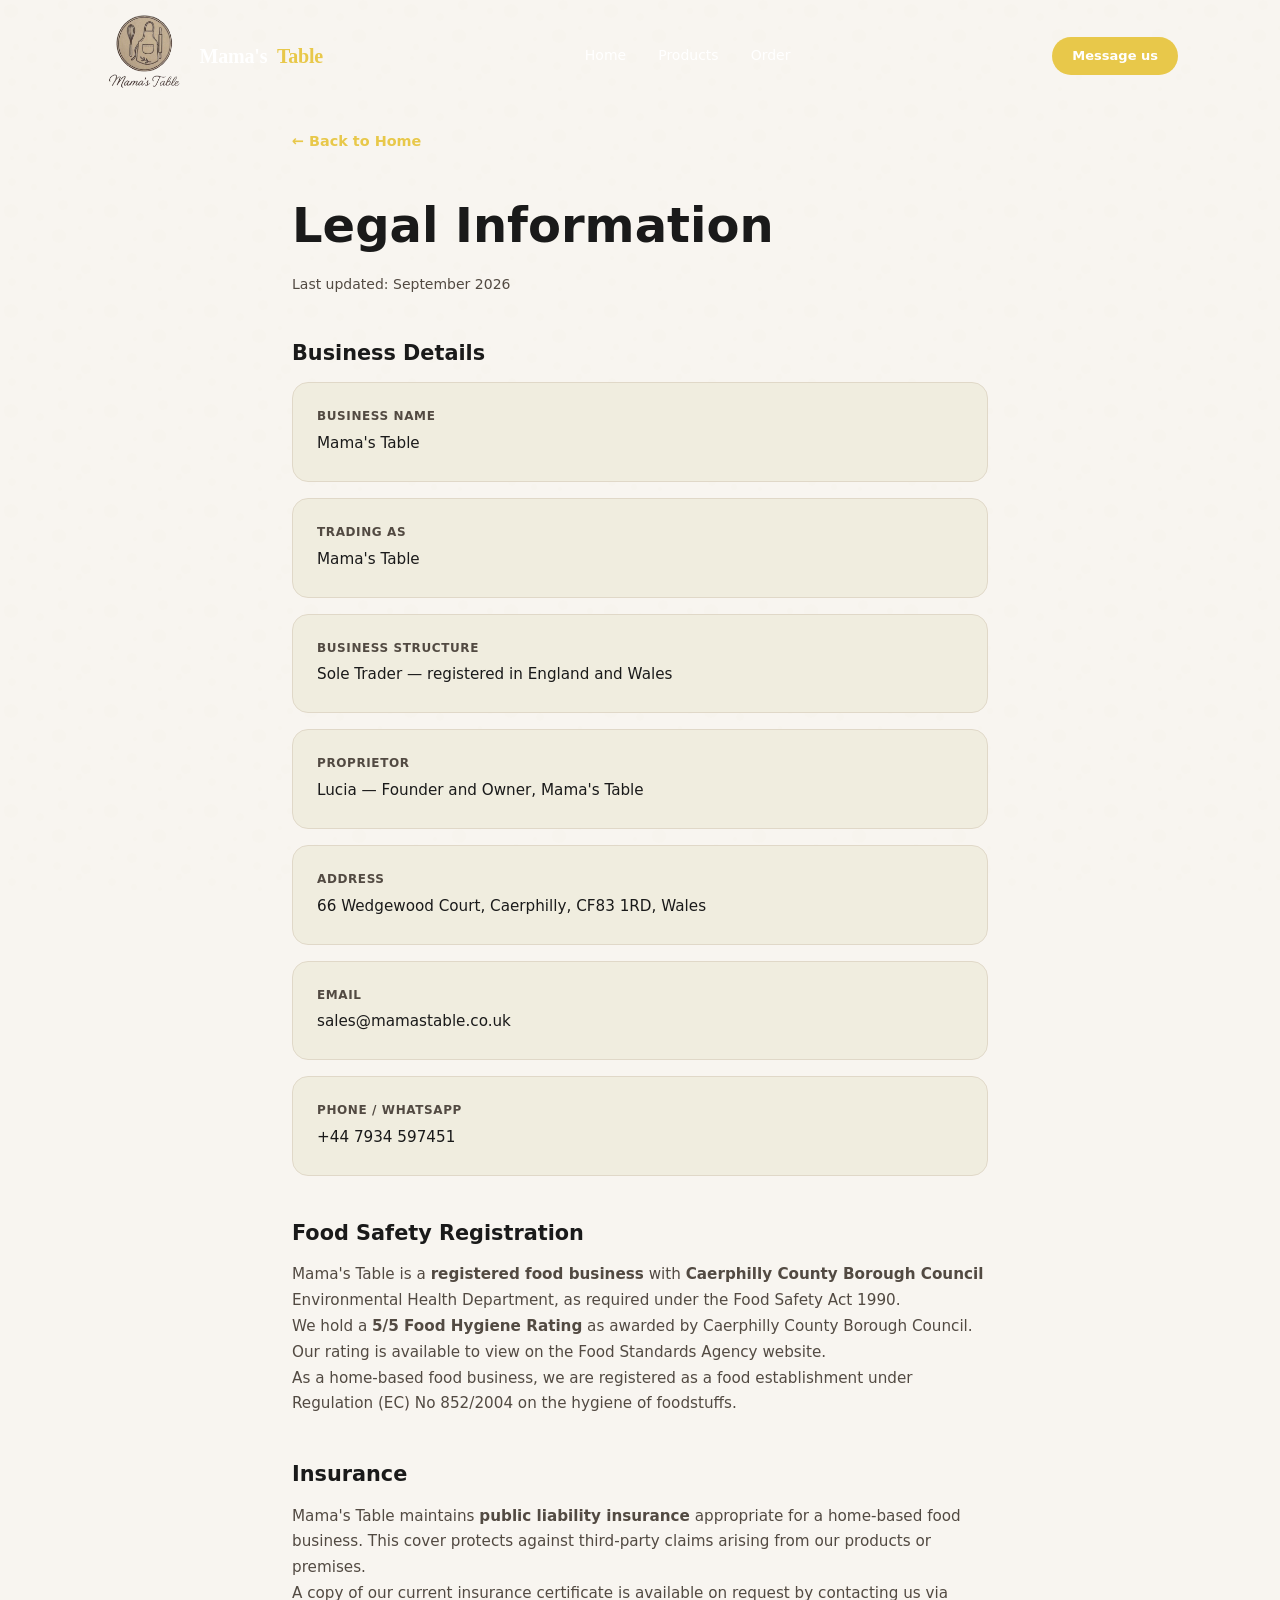
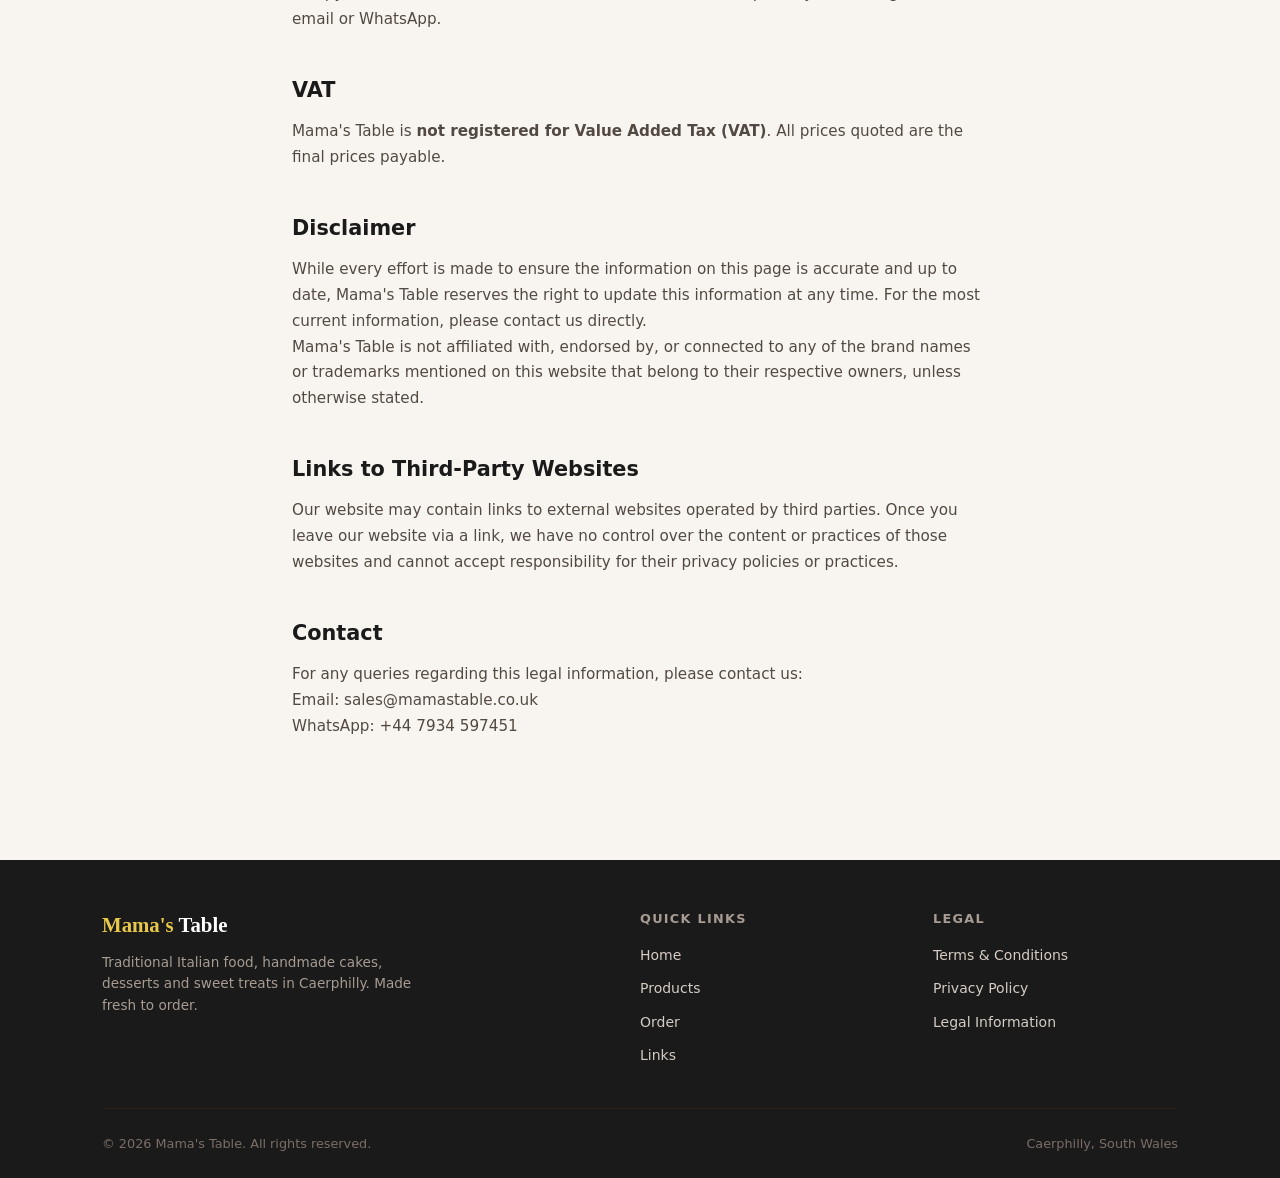
==== legal.html @ fde32be0 "SEO: keyword-first product intros, TikTok on products nav, FAQ schema typo fix - Add Caerphilly/loca" ====
<!DOCTYPE html>
<html lang="en">
<head>
<meta charset="UTF-8">
<meta name="viewport" content="width=device-width, initial-scale=1.0">
<title>Legal Information | Mama's Table | Home Baking, Caerphilly</title>
<meta name="description" content="Legal information for Mama's Table — sole trader business details, food safety registration, and insurance information.">
<meta name="robots" content="noindex">
<link rel="icon" type="image/png" href="img/logo.png">
<link rel="stylesheet" href="css/style.css">
<style>
.legal-page { padding: 8rem 0 5rem; }
.legal-page .container { max-width: 760px; }
.legal-page h1 { font-size: clamp(2rem, 5vw, 3rem); margin-bottom: 0.5rem; }
.legal-meta { color: var(--ink-muted); font-size: 0.875rem; margin-bottom: 2.5rem; }
.legal-section { margin-bottom: 2.5rem; }
.legal-section h2 { font-size: 1.3rem; margin-bottom: 0.75rem; color: var(--ink); }
.legal-section p, .legal-section li { color: var(--ink-muted); line-height: 1.7; font-size: 0.95rem; }
.legal-section ul { padding-left: 1.5rem; display: flex; flex-direction: column; gap: 0.5rem; }
.info-box { background: var(--surface); border: 1.5px solid var(--border); border-radius: var(--radius); padding: 1.5rem; margin-bottom: 1rem; }
.info-box p { margin: 0; color: var(--ink); font-size: 0.95rem; }
.info-label { font-weight: 700; font-size: 0.75rem; text-transform: uppercase; letter-spacing: 0.05em; color: var(--ink-muted); margin-bottom: 0.25rem; }
.back-link { display: inline-flex; align-items: center; gap: 0.5rem; color: var(--accent); font-weight: 600; font-size: 0.9rem; margin-bottom: 2rem; text-decoration: none; }
.back-link:hover { text-decoration: underline; }
</style>
<!-- Open Graph -->
<meta property="og:type" content="website">
<meta property="og:url" content="https://mamastable.co.uk/legal.html">
<meta property="og:title" content="Legal Information | Mama's Table">
<meta property="og:description" content="Legal information for Mama's Table — sole trader business details, food safety registration, and insurance.">
</head>
<body>

<a href="#main" class="skip-link">Skip to main content</a>

<nav id="nav">
  <div class="container nav-inner">
    <a href="index.html" class="nav-logo">
      <img src="img/logo.png" alt="Mama's Table">
      Mama's <span>Table</span>
    </a>
    <div class="nav-links">
      <a href="index.html">Home</a>
      <a href="products.html">Products</a>
      <a href="index.html#order">Order</a>
    </div>
    <a href="https://api.whatsapp.com/send?phone=447934597451" target="_blank" class="nav-cta">Message us</a>
    <button class="nav-toggle" aria-label="Toggle menu" aria-expanded="false">
      <svg width="24" height="24" viewBox="0 0 24 24" fill="none" stroke="currentColor" stroke-width="2" stroke-linecap="round"><line x1="4" y1="7" x2="20" y2="7"/><line x1="4" y1="12" x2="20" y2="12"/><line x1="4" y1="17" x2="20" y2="17"/></svg>
    </button>
  </div>
</nav>

<main id="main">
  <section class="legal-page">
    <div class="container">
      <a href="index.html" class="back-link">← Back to Home</a>
      <h1>Legal Information</h1>
      <p class="legal-meta">Last updated: September 2026</p>

      <div class="legal-section">
        <h2>Business Details</h2>
        <div class="info-box">
          <div class="info-label">Business Name</div>
          <p>Mama's Table</p>
        </div>
        <div class="info-box">
          <div class="info-label">Trading As</div>
          <p>Mama's Table</p>
        </div>
        <div class="info-box">
          <div class="info-label">Business Structure</div>
          <p>Sole Trader — registered in England and Wales</p>
        </div>
        <div class="info-box">
          <div class="info-label">Proprietor</div>
          <p>Lucia — Founder and Owner, Mama's Table</p>
        </div>
        <div class="info-box">
          <div class="info-label">Address</div>
          <p>66 Wedgewood Court, Caerphilly, CF83 1RD, Wales</p>
        </div>
        <div class="info-box">
          <div class="info-label">Email</div>
          <p><a href="mailto:sales@mamastable.co.uk">sales@mamastable.co.uk</a></p>
        </div>
        <div class="info-box">
          <div class="info-label">Phone / WhatsApp</div>
          <p><a href="https://api.whatsapp.com/send?phone=447934597451" target="_blank">+44 7934 597451</a></p>
        </div>
      </div>

      <div class="legal-section">
        <h2>Food Safety Registration</h2>
        <p>Mama's Table is a <strong>registered food business</strong> with <strong>Caerphilly County Borough Council</strong> Environmental Health Department, as required under the Food Safety Act 1990.</p>
        <p>We hold a <strong>5/5 Food Hygiene Rating</strong> as awarded by Caerphilly County Borough Council. Our rating is available to view on the Food Standards Agency website.</p>
        <p>As a home-based food business, we are registered as a food establishment under Regulation (EC) No 852/2004 on the hygiene of foodstuffs.</p>
      </div>

      <div class="legal-section">
        <h2>Insurance</h2>
        <p>Mama's Table maintains <strong>public liability insurance</strong> appropriate for a home-based food business. This cover protects against third-party claims arising from our products or premises.</p>
        <p>A copy of our current insurance certificate is available on request by contacting us via email or WhatsApp.</p>
      </div>

      <div class="legal-section">
        <h2>VAT</h2>
        <p>Mama's Table is <strong>not registered for Value Added Tax (VAT)</strong>. All prices quoted are the final prices payable.</p>
      </div>

      <div class="legal-section">
        <h2>Disclaimer</h2>
        <p>While every effort is made to ensure the information on this page is accurate and up to date, Mama's Table reserves the right to update this information at any time. For the most current information, please contact us directly.</p>
        <p>Mama's Table is not affiliated with, endorsed by, or connected to any of the brand names or trademarks mentioned on this website that belong to their respective owners, unless otherwise stated.</p>
      </div>

      <div class="legal-section">
        <h2>Links to Third-Party Websites</h2>
        <p>Our website may contain links to external websites operated by third parties. Once you leave our website via a link, we have no control over the content or practices of those websites and cannot accept responsibility for their privacy policies or practices.</p>
      </div>

      <div class="legal-section">
        <h2>Contact</h2>
        <p>For any queries regarding this legal information, please contact us:</p>
        <p>Email: <a href="mailto:sales@mamastable.co.uk">sales@mamastable.co.uk</a><br>
        WhatsApp: <a href="https://api.whatsapp.com/send?phone=447934597451" target="_blank">+44 7934 597451</a></p>
      </div>
    </div>
  </section>
</main>

<footer>
  <div class="container">
    <div class="footer-grid">
      <div>
        <span class="footer-logo"><span>Mama's</span> Table</span>
        <p>Traditional Italian food, handmade cakes, desserts and sweet treats in Caerphilly. Made fresh to order.</p>
      </div>
      <div>
        <h4>Quick Links</h4>
        <ul>
          <li><a href="index.html">Home</a></li>
          <li><a href="products.html">Products</a></li>
          <li><a href="index.html#order">Order</a></li>
          <li><a href="links.html">Links</a></li>
        </ul>
      </div>
      <div>
        <h4>Legal</h4>
        <ul>
          <li><a href="terms.html">Terms &amp; Conditions</a></li>
          <li><a href="privacy.html">Privacy Policy</a></li>
          <li><a href="legal.html">Legal Information</a></li>
        </ul>
      </div>
    </div>
    <div class="footer-bot">
      <span>&copy; 2026 Mama's Table. All rights reserved.</span>
      <span>Caerphilly, South Wales</span>
    </div>
  </div>
</footer>

<script src="js/script.js"></script>
</body>
</html>
---- css/style.css ----
/* ============================================
   Mama's Table — Home Baking, Caerphilly
   Premium Gold-on-Cream Aesthetic
   ============================================ */

/* --- Reset & Variables --- */
*,*::before,*::after{box-sizing:border-box;margin:0;padding:0}
html{scroll-behavior:smooth}

:root{
  /* Premium gold-on-cream palette */
  --bg:#F8F5F0;
  --surface:#F0EDDF;
  --ink:#1a1a1a;
  --ink-muted:#524a42;
  --accent:#E8C84A;
  --accent-hover:#B8860B;
  --accent-light:#F5F0E1;
  --border:#E0D8C8;
  --white:#FFFFFF;
  --success:#2D8C3C;
  --error:#C0392B;
  --shadow:0 4px 24px rgba(26,26,26,.05);
  --shadow-lg:0 12px 40px rgba(26,26,26,.08);
  --radius:16px;
  --radius-sm:10px;
  --head:'Alegreya',Georgia,'Times New Roman',serif;
  --body:'Figtree',system-ui,-apple-system,BlinkMacSystemFont,'Segoe UI',sans-serif;
  --max-w:1140px;
  --section-pad:clamp(4rem,8vw,7rem);
}

/* --- Subtle paper texture overlay --- */
body::before{
  content:'';position:fixed;inset:0;z-index:-1;
  background-image:url("data:image/svg+xml,%3Csvg width='100' height='100' viewBox='0 0 100 100' xmlns='http://www.w3.org/2000/svg'%3E%3Cpath d='M11 18c3.866 0 7-3.134 7-7s-3.134-7-7-7-7 3.134-7 7 3.134 7 7 7zm48 25c3.866 0 7-3.134 7-7s-3.134-7-7-7-7 3.134-7 7 3.134 7 7 7zm-43 7c1.657 0 3-1.343 3-3s-1.343-3-3-3-3 1.343-3 3 1.343 3 3 3zm63 30c1.657 0 3-1.343 3-3s-1.343-3-3-3-3 1.343-3 3 1.343 3 3 3zM34 90c1.657 0 3-1.343 3-3s-1.343-3-3-3-3 1.343-3 3 1.343 3 3 3zm56-76c1.657 0 3-1.343 3-3s-1.343-3-3-3-3 1.343-3 3 1.343 3 3 3zM12 86c2.21 0 4-1.79 4-4s-1.79-4-4-4-4 1.79-4 4 1.79 4 4 4zm28-65c2.21 0 4-1.79 4-4s-1.79-4-4-4-4 1.79-4 4 1.79 4 4 4zm23-11c2.76 0 5-2.24 5-5s-2.24-5-5-5-5 2.24-5 5 2.24 5 5 5zm-6 60c2.21 0 4-1.79 4-4s-1.79-4-4-4-4 1.79-4 4 1.79 4 4 4zm29 4c2.76 0 5-2.24 5-5s-2.24-5-5-5-5 2.24-5 5 2.24 5 5 5zM32 63c2.76 0 5-2.24 5-5s-2.24-5-5-5-5 2.24-5 5 2.24 5 5 5zm57-13c1.103 0 2-.897 2-2s-.897-2-2-2-2 .897-2 2 .897 2 2 2zm-9-20c1.103 0 2-.897 2-2s-.897-2-2-2-2 .897-2 2 .897 2 2 2zM60 91c1.103 0 2-.897 2-2s-.897-2-2-2-2 .897-2 2 .897 2 2 2zM35 41c1.103 0 2-.897 2-2s-.897-2-2-2-2 .897-2 2 .897 2 2 2zM12 60c1.103 0 2-.897 2-2s-.897-2-2-2-2 .897-2 2 .897 2 2 2z' fill='%23d4af3e' fill-opacity='0.03' fill-rule='evenodd'/%3E%3C/svg%3E");
  opacity:.4;pointer-events:none;
}

body{
  font-family:var(--body);
  font-size:1rem;
  line-height:1.65;
  color:var(--ink);
  background:var(--bg);
  -webkit-font-smoothing:antialiased;
  overflow-x:hidden;
}

img{max-width:100%;height:auto;display:block}
a{color:inherit;text-decoration:none}
ul{list-style:none}

/* --- Skip link --- */
.skip-link{
  position:fixed;top:-100%;left:1rem;z-index:1000;
  background:var(--ink);color:var(--white);padding:.5rem 1rem;
  border-radius:var(--radius-sm);font-size:.875rem;
  transition:top .2s;
}
.skip-link:focus{top:1rem}

/* --- Container --- */
.container{width:100%;max-width:var(--max-w);margin:0 auto;padding:0 clamp(1rem,3vw,2rem)}

/* --- Navigation --- */
nav{
  position:fixed;top:0;left:0;right:0;z-index:100;
  padding:.75rem 0;
  transition:background .3s,box-shadow .3s;
}
nav.scrolled{
  background:rgba(10,10,10,.95);
  backdrop-filter:blur(12px);
  -webkit-backdrop-filter:blur(12px);
  box-shadow:0 1px 0 rgba(255,255,255,.1);
}
.nav-inner{
  display:flex;align-items:center;justify-content:space-between;
}
.nav-logo{
  display:flex;align-items:center;gap:.6rem;
  font-family:var(--head);font-size:1.25rem;font-weight:700;
  color:var(--ink);letter-spacing:-.01em;
}
.nav-logo img{width:88px;height:88px;border-radius:8px;object-fit:cover}
.nav-logo{color:var(--white)}
.nav-logo span{color:var(--accent)}
.nav-links{display:flex;gap:2rem;align-items:center}
.nav-links a{
  font-size:.875rem;font-weight:500;color:var(--white);
  transition:color .25s;position:relative;
}
.nav-links a::after{
  content:'';position:absolute;bottom:-4px;left:0;right:0;
  height:2px;background:var(--accent);border-radius:1px;
  transform:scaleX(0);transition:transform .3s;
}
.nav-links a:hover{color:rgba(255,255,255,0.75)}
.nav-links a:hover::after{transform:scaleX(1)}
.nav-toggle{display:none;background:none;border:none;color:var(--ink);cursor:pointer;padding:10px;min-width:44px;min-height:44px;box-sizing:border-box}
.nav-cta{
  display:inline-flex;align-items:center;
  padding:.5rem 1.25rem;border-radius:50px;
  background:var(--accent);color:var(--white);
  font-size:.8125rem;font-weight:600;
  transition:background .25s,transform .25s;
}
.nav-cta:hover{background:var(--accent-hover);transform:translateY(-1px)}

/* --- Hero --- */
.hero{
  min-height:100vh;
  display:flex;align-items:center;
  padding:5rem 0 3rem;
  position:relative;
  background:
    linear-gradient(to bottom, rgba(0,0,0,0.55) 0%, rgba(0,0,0,0.30) 50%, rgba(0,0,0,0.65) 100%),
    var(--bg);
  overflow:hidden;
}
.hero>#hero-video{
  position:absolute;inset:0;
  width:100%;height:100%;
  object-fit:cover;
  z-index:0;
}
.hero-content{
  max-width:640px;
  position:relative;z-index:1;
  text-align:left;
}
.hero h1::after{margin:1rem 0 0}
.hero p{text-align:left;margin-left:0;margin-right:0}
.hero-stats{justify-content:flex-start}
.hero-actions{justify-content:flex-start}
@media(max-width:900px){
  .hero{min-height:100svh;padding-top:4.5rem;padding-bottom:2.5rem}
}
@media(max-width:600px){
  .hero{min-height:100svh;padding-top:4rem;padding-bottom:2rem}
}
.hero h1{
  font-family:var(--head);
  font-size:clamp(2.5rem,5.5vw,4.5rem);
  font-weight:700;
  line-height:1.08;
  letter-spacing:-.02em;
  color:#FAF6EF;
  margin-bottom:1.2rem;
  text-shadow:0 2px 12px rgba(0,0,0,0.4);
  text-wrap:balance;
}
.hero h1 .accent{color:var(--accent)}
.hero p{
  font-size:clamp(1.05rem,1.5vw,1.2rem);
  color:#FAF6EF;
  margin-bottom:2rem;
  max-width:580px;
  text-shadow:0 1px 4px rgba(0,0,0,0.3);
}
.hero-actions{display:flex;gap:1rem;flex-wrap:wrap}
.btn{
  display:inline-flex;align-items:center;gap:.5rem;
  padding:.75rem 1.75rem;border-radius:50px;
  font-size:.9rem;font-weight:600;cursor:pointer;
  transition:all .3s;border:2px solid transparent;
}
.btn-primary{
  background:var(--accent);color:var(--white);border-color:var(--accent);
}
.btn-primary:hover{background:var(--accent-hover);border-color:var(--accent-hover);transform:translateY(-2px);box-shadow:var(--shadow-lg)}
.btn-outline{
  background:var(--white);color:var(--ink);border-color:var(--border);
}
.btn-outline:hover{background:var(--bg);border-color:var(--ink)}
.hero-stats{display:flex;gap:2.5rem;margin:1.5rem 0 2.5rem}
.hero-stat{display:flex;align-items:baseline;gap:.35rem;flex-wrap:wrap}
.hero-stat strong{display:inline;font-family:var(--head);font-size:1.6rem;color:var(--accent);line-height:1}
.hero-stat .num-suffix{
  font-family:var(--head);font-size:1.6rem;color:var(--accent);line-height:1;
}
.hero-stat .rating-stars{
  display:inline-flex;gap:.1rem;
  color:oklch(0.95 0.18 45); /* gold-ish star fill */
  font-size:1.1rem;
}
.hero-stat .rating-stars svg{
  width:20px;height:20px;
  fill:currentColor;
}
.hero-stat span:last-child{
  font-size:.85rem;color:#FAF6EF;width:100%;
}

/* --- Section common --- */
.section{padding:var(--section-pad) 0}
.section-alt{background:var(--surface)}
.section-title{margin-bottom:clamp(2rem,4vw,3.5rem)}
.section-title h2{
  font-family:var(--head);
  font-size:clamp(1.8rem,3.5vw,2.8rem);
  font-weight:700;
  letter-spacing:-.015em;
  line-height:1.1;
  margin-bottom:.5rem;
  text-wrap:balance;
}
.section-title p{
  color:var(--ink-muted);
  max-width:580px;
  font-size:.95rem;
}
.text-center{text-align:center}
.section-title.text-center p{margin:0 auto}

/* --- Tag --- */
.tag{
  display:inline-block;
  font-size:.7rem;font-weight:600;text-transform:uppercase;
  letter-spacing:.12em;
  color:var(--accent);
  margin-bottom:.6rem;
}

/* --- About --- */
.about-grid{
  display:grid;
  grid-template-columns:1fr 1fr;
  gap:clamp(2rem,5vw,4rem);
  align-items:center;
}
.about-text h2{
  font-family:var(--head);
  font-size:clamp(1.5rem,3vw,2.2rem);
  font-weight:700;
  letter-spacing:-.015em;
  line-height:1.15;
  margin-bottom:.75rem;
}
.about-text p{margin-bottom:.8rem;color:var(--ink-muted);font-size:.95rem}
.about-image img{
  width:100%;aspect-ratio:4/3;object-fit:cover;
  border-radius:var(--radius);
  box-shadow:var(--shadow-lg);
}

/* --- Gallery --- */
.gallery-item{
  transition: transform .3s ease, box-shadow .3s ease;
  border-radius: var(--radius);
  overflow:hidden;
}
.gallery-item:hover{
  transform: translateY(-5px);
  box-shadow: var(--shadow-lg);
}
/* Sticky CTA */
.sticky-cta:focus-visible{outline:2px solid var(--accent);outline-offset:2px;}
/* Focus-visible for interactive elements */
a:focus-visible, button:focus-visible, .nav-toggle:focus-visible, .sticky-cta:focus-visible{outline:2px solid var(--accent);outline-offset:2px;}

/* Reduced motion overhaul */
@media (prefers-reduced-motion: reduce){
  .gallery-item:hover,.gallery-item{transition:none;}
  .hero-stat .rating-stars,.hero h1,.sticky-cta,.hero{transition:none;}
}
.sticky-cta{
  position:fixed;
  bottom:1.5rem;
  right:1.5rem;
  z-index:1000;
  display:flex;
  align-items:center;
  justify-content:center;
  background:var(--accent);
  color:var(--white);
  padding:.75rem 1.25rem;
  border-radius:50px;
  font-weight:600;
  font-size:.9rem;
  box-shadow:var(--shadow);
  transition:background .3s, transform .2s;
  cursor:pointer;
}
.sticky-cta:hover{background:var(--accent-hover);transform:translateY(-2px);}
/* Form validation UI */
.form-error{color:var(--error);font-size:.75rem;}
input:invalid, textarea:invalid, select:invalid{border-color:var(--error);}
input:valid, textarea:valid, select:valid{border-color:var(--success);}
/* Hero decorative divider */
.hero h1::after{
  content:'';
  display:block;
  width:50px;
  height:4px;
  background:var(--accent);
  margin:1rem auto 0;
  border-radius:2px;
}

.gallery-grid{
  display:grid;
  grid-template-columns:repeat(3,1fr);
  gap:1.25rem;
}
.gallery-item{
  position:relative;overflow:hidden;
  border-radius:var(--radius);
  aspect-ratio:1;
  cursor:pointer;
}
.gallery-item img{
  width:100%;height:100%;object-fit:cover;
  transition:transform .5s;
}
.gallery-item:hover img{transform:scale(1.05)}
.gallery-label{
  position:absolute;bottom:0;left:0;right:0;
  padding:.75rem 1rem;
  background:linear-gradient(transparent,rgba(44,24,16,.7));
  color:var(--white);
  font-family:var(--head);
  font-size:.9rem;font-weight:600;
  opacity:0;transform:translateY(8px);
  transition:opacity .35s,transform .35s;
}
.gallery-item:hover .gallery-label{opacity:1;transform:translateY(0)}
.gallery-item:nth-child(4),
.gallery-item:nth-child(5){
  aspect-ratio:auto;
}
.gallery-item:nth-child(4){grid-column:span 2}
.gallery-item:nth-child(5){grid-column:span 2}

/* --- Values --- */
.values-grid{
  display:grid;
  grid-template-columns:repeat(2,1fr);
  gap:1.5rem;
}
.value-card{
  background:var(--white);
  padding:1.75rem 1.5rem;
  border-radius:var(--radius);
  border:1px solid var(--border);
  transition:transform .3s,box-shadow .3s;
}
.value-card:hover{transform:translateY(-3px);box-shadow:var(--shadow-lg)}
.value-card h3{
  font-family:var(--head);
  font-size:1.1rem;
  margin-bottom:.5rem;
}
.value-card p{font-size:.875rem;color:var(--ink-muted);line-height:1.55}

/* --- Contact / Order --- */
.contact-grid{
  display:grid;
  grid-template-columns:1fr 1fr;
  gap:clamp(2rem,5vw,3.5rem);
  align-items:start;
}
.contact-info h2{
  font-family:var(--head);
  font-size:clamp(1.5rem,3vw,2.2rem);
  font-weight:700;
  letter-spacing:-.015em;
  line-height:1.15;
  margin-bottom:.75rem;
}
.contact-info p{color:var(--ink-muted);margin-bottom:1.5rem}
.contact-detail{display:flex;align-items:center;gap:.75rem;margin-bottom:.75rem;font-size:.925rem}
.contact-detail .icon{
  width:40px;height:40px;display:flex;align-items:center;justify-content:center;
  background:var(--accent-light);border-radius:50%;flex-shrink:0;
  color:var(--accent);
}
.contact-detail .icon svg{width:18px;height:18px}
.contact-detail a:hover{color:var(--accent)}

.collection-map{margin-top:.5rem;border-radius:var(--radius);overflow:hidden;box-shadow:0 2px 12px rgba(0,0,0,.08)}

.maps-cta{margin-top:1rem}
.maps-btn{display:inline-flex;align-items:center;gap:.5rem}

.order-map{margin-top:1.25rem}
.order-map-link{display:inline-flex;align-items:center;gap:.4rem;font-size:.85rem;font-weight:600;color:var(--accent);margin-bottom:.6rem;text-decoration:underline;text-underline-offset:3px}
.order-map-link:hover{color:var(--accent-dark)}

.order-form{background:var(--white);padding:2rem;border-radius:var(--radius);border:1px solid var(--border)}
.form-group{margin-bottom:1.25rem}
.form-group label{display:block;font-size:.85rem;font-weight:600;margin-bottom:.35rem;color:var(--ink)}
.form-group input,.form-group textarea,.form-group select{
  width:100%;padding:.7rem .9rem;border:1.5px solid var(--border);
  border-radius:var(--radius-sm);font-family:var(--body);
  font-size:.9rem;color:var(--ink);background:var(--white);
  transition:border-color .25s;
}
.form-group input:focus,.form-group textarea:focus,.form-group select:focus{
  outline:none;border-color:var(--accent);
}
.form-group textarea{resize:vertical;min-height:100px}
.form-error{display:block;font-size:.75rem;color:#c00;margin-top:4px;min-height:0}
.btn-submit{
  width:100%;padding:.8rem;border-radius:50px;
  background:var(--accent);color:var(--white);
  border:2px solid var(--accent);font-size:.925rem;font-weight:600;
  cursor:pointer;transition:all .3s;
}
.btn-submit:hover{background:var(--accent-hover);border-color:var(--accent-hover);transform:translateY(-1px);box-shadow:var(--shadow-lg)}

/* --- CTA --- */
.cta-block{
  padding:clamp(3rem,6vw,5rem) 0;
  text-align:center;
  background:
    radial-gradient(ellipse 60% 50% at 50% 50%, var(--accent-light) 0%, transparent 70%),
    var(--bg);
}
.cta-block h2{
  font-family:var(--head);
  font-size:clamp(1.6rem,3.5vw,2.5rem);
  font-weight:700;
  letter-spacing:-.015em;
  margin-bottom:.75rem;
}
.cta-block p{color:var(--ink-muted);margin-bottom:1.5rem;max-width:500px;margin-left:auto;margin-right:auto}
.cta-block .btn-outline{border-color:var(--border)}
.cta-block .btn-outline:hover{background:var(--white)}

/* --- Footer --- */
footer{
  background:var(--ink);color:var(--white);
  padding:3rem 0 1.5rem;
}
.footer-grid{
  display:grid;grid-template-columns:2fr 1fr 1fr;
  gap:clamp(2rem,4vw,3rem);
  margin-bottom:2rem;
}
.footer-logo{
  font-family:var(--head);font-size:1.3rem;font-weight:700;
  display:block;margin-bottom:.6rem;
}
.footer-logo span{color:var(--accent)}
footer p{font-size:.85rem;color:oklch(0.7 0.02 60);line-height:1.6;max-width:320px}
footer h4{font-size:.8rem;text-transform:uppercase;letter-spacing:.1em;margin-bottom:.8rem;color:oklch(0.7 0.02 60)}
footer ul li{margin-bottom:.45rem}
footer ul li a{font-size:.875rem;color:oklch(0.85 0.015 60);transition:color .25s}
footer ul li a:hover{color:var(--accent)}
.footer-bot{
  border-top:1px solid oklch(0.25 0.02 50);
  padding-top:1.5rem;
  display:flex;justify-content:space-between;
  font-size:.8rem;color:oklch(0.55 0.02 50);
}

/* --- Scroll reveal --- */
.rv{opacity:0;transform:translateY(28px);transition:opacity .65s cubic-bezier(.22,1,.36,1),transform .65s cubic-bezier(.22,1,.36,1)}
.rv.vis{opacity:1;transform:translateY(0)}
.rv.rv-1{transition-delay:.1s}
.rv.rv-2{transition-delay:.2s}
.rv.rv-3{transition-delay:.3s}

/* --- Responsive --- */

/* 1024px */
@media(max-width:1024px){
  .gallery-grid{grid-template-columns:repeat(2,1fr)}
  .gallery-item:nth-child(4){grid-column:auto}
  .gallery-item:nth-child(5){grid-column:auto}
  .values-grid{grid-template-columns:1fr}
}

/* 900px */
@media(max-width:900px){
  #nav{background:rgba(10,10,10,.97);backdrop-filter:blur(12px);box-shadow:0 1px 0 rgba(255,255,255,.1);position:relative;z-index:300}
  .nav-links{display:none}
  .nav-cta{display:none}
  .nav-toggle{display:block;position:relative;z-index:301;color:var(--white)}
  html.nav-open,body.nav-open{overflow:hidden;height:100vh}
  .nav-open .nav-links{
    display:flex;flex-direction:column;
    position:fixed;top:60px;left:0;right:0;bottom:0;
    background:rgba(10,10,10,.97);backdrop-filter:blur(12px);
    padding:1.5rem 2rem;gap:1.25rem;
    align-items:flex-start;
    z-index:200;overflow-y:auto;
  }
  html.nav-open ~ .sticky-cta{display:none}
  .nav-open .nav-cta{display:inline-flex;margin-top:.5rem;margin-bottom:1.5rem}
  .about-grid{grid-template-columns:1fr}
  .about-image img{aspect-ratio:16/9;max-height:400px}
  .contact-grid{grid-template-columns:1fr}
  .footer-grid{grid-template-columns:1fr 1fr}
  .hero{min-height:100svh;padding-top:5rem;padding-bottom:3rem}
  .hero-stats{flex-direction:row;flex-wrap:wrap;gap:1.5rem;align-items:flex-start}
}

/* 600px */
@media(max-width:600px){
  .gallery-grid{grid-template-columns:1fr;gap:.75rem}
  .gallery-item{aspect-ratio:4/3}
  .values-grid{grid-template-columns:1fr}
  .hero{min-height:100svh;padding-top:5rem;padding-bottom:2.5rem}
  .hero h1{font-size:clamp(1.9rem,8vw,3rem);color:#FAF6EF;margin-bottom:1rem}
  .hero p{font-size:.95rem;margin-bottom:1.25rem;color:#FAF6EF}
  .hero-badges{gap:.4rem;margin-bottom:1.25rem}
  .hero-stats{gap:1.5rem;flex-wrap:wrap;margin-bottom:1.5rem;flex-direction:row}
  .hero-actions{flex-direction:column;align-items:stretch;gap:.75rem;margin-top:.5rem}
  .hero-actions .btn{width:100%;justify-content:center}
  .footer-grid{grid-template-columns:1fr;gap:1.5rem}
  .footer-bot{flex-direction:column;gap:.5rem;text-align:center}
  .contact-detail{font-size:.85rem}
  .contact-info p{font-size:.9rem}
  .order-form{padding:1.25rem}
  .about-text h2{font-size:clamp(1.4rem,4vw,1.8rem)}
  .section-title h2{font-size:clamp(1.5rem,4vw,2rem)}
  .nav-logo img{width:96px;height:96px}
  #nav{position:relative;z-index:300}
  .sticky-cta{bottom:1rem;right:1rem;padding:.65rem 1rem;font-size:.8rem;z-index:299}
  .allergen-banner{flex-direction:column;text-align:center;gap:1rem}
  .allergen-banner h3{font-size:1.1rem}
  .events-socials{flex-direction:column;align-items:center;gap:1rem}
}

/* --- New components --- */
.hero-badges{
  display:flex;flex-wrap:wrap;gap:1rem;
  margin:.75rem 0 1.5rem;
}
.hero-badge{
  display:inline-flex;align-items:center;gap:.4rem;
  padding:.4rem 1rem;border-radius:50px;
  background:var(--white);
  border:1.5px solid var(--border);
  font-size:.8rem;font-weight:500;color:var(--ink);
  box-shadow:var(--shadow);
}
.hero-badge svg{font-size:.9rem}

/* Hero stats — sit on hero overlay, subtle dark scrim for contrast */
.hero-stats{
  background:rgba(0,0,0,.35);
  backdrop-filter:blur(4px);
  border-radius:12px;
  padding:.75rem 1rem;
  box-shadow:0 2px 12px rgba(0,0,0,.2);
}

/* Allergen banner */
.allergen-banner{
  display:flex;align-items:flex-start;gap:1.25rem;
  background:var(--surface);
  border:1.5px solid var(--border);
  border-radius:var(--radius);
  padding:1.5rem;
  max-width:720px;
  margin:0 auto;
}
.allergen-icon{
  flex-shrink:0;width:48px;height:48px;
  display:flex;align-items:center;justify-content:center;
  background:var(--accent-light);border-radius:50%;
  color:var(--accent);
}
.allergen-banner h3{
  font-family:var(--head);
  font-size:1.1rem;font-weight:700;
  margin-bottom:.4rem;
}
.allergen-banner p{font-size:.9rem;color:var(--ink-muted);line-height:1.6}

/* About signoff */
.about-signoff{
  margin-top:1.25rem;
  font-size:.95rem;
  color:var(--ink-muted);
  font-style:italic;
}
/* About pull-quote */
.about-lead{
  font-size:1.05rem;
  color:var(--ink-muted);
  margin-bottom:.75rem;
}
.about-quote{
  font-family:var(--head);
  font-size:clamp(1.1rem,2.2vw,1.5rem);
  font-style:italic;
  font-weight:500;
  color:var(--ink);
  border-left:4px solid var(--accent);
  padding:.5rem 1.25rem;
  margin:1.25rem 0;
  background:var(--accent-light);
  border-radius:0 var(--radius-sm) var(--radius-sm) 0;
  line-height:1.4;
}

/* Events section social links */
.events-socials{
  display:flex;flex-wrap:wrap;gap:1rem;
  justify-content:center;margin-top:1.5rem;
}
.social-link{
  display:inline-flex;align-items:center;gap:.6rem;
  padding:.7rem 1.5rem;border-radius:50px;
  background:var(--white);
  border:1.5px solid var(--border);
  font-size:.9rem;font-weight:600;
  color:var(--ink);
  transition:all .25s;
}
.social-link:hover{
  border-color:var(--accent);
  color:var(--accent);
  transform:translateY(-2px);
  box-shadow:var(--shadow);
}

/* Nav social icons */
.nav-socials{
  display:flex;align-items:center;gap:.25rem;
  margin-left:.5rem;
}
.nav-social-link{
  display:flex;align-items:center;justify-content:center;
  width:36px;height:36px;
  border-radius:50%;
  color:var(--ink-muted);
  transition:color .25s,background .25s;
}
.nav-social-link:hover{color:var(--accent);background:var(--accent-light)}
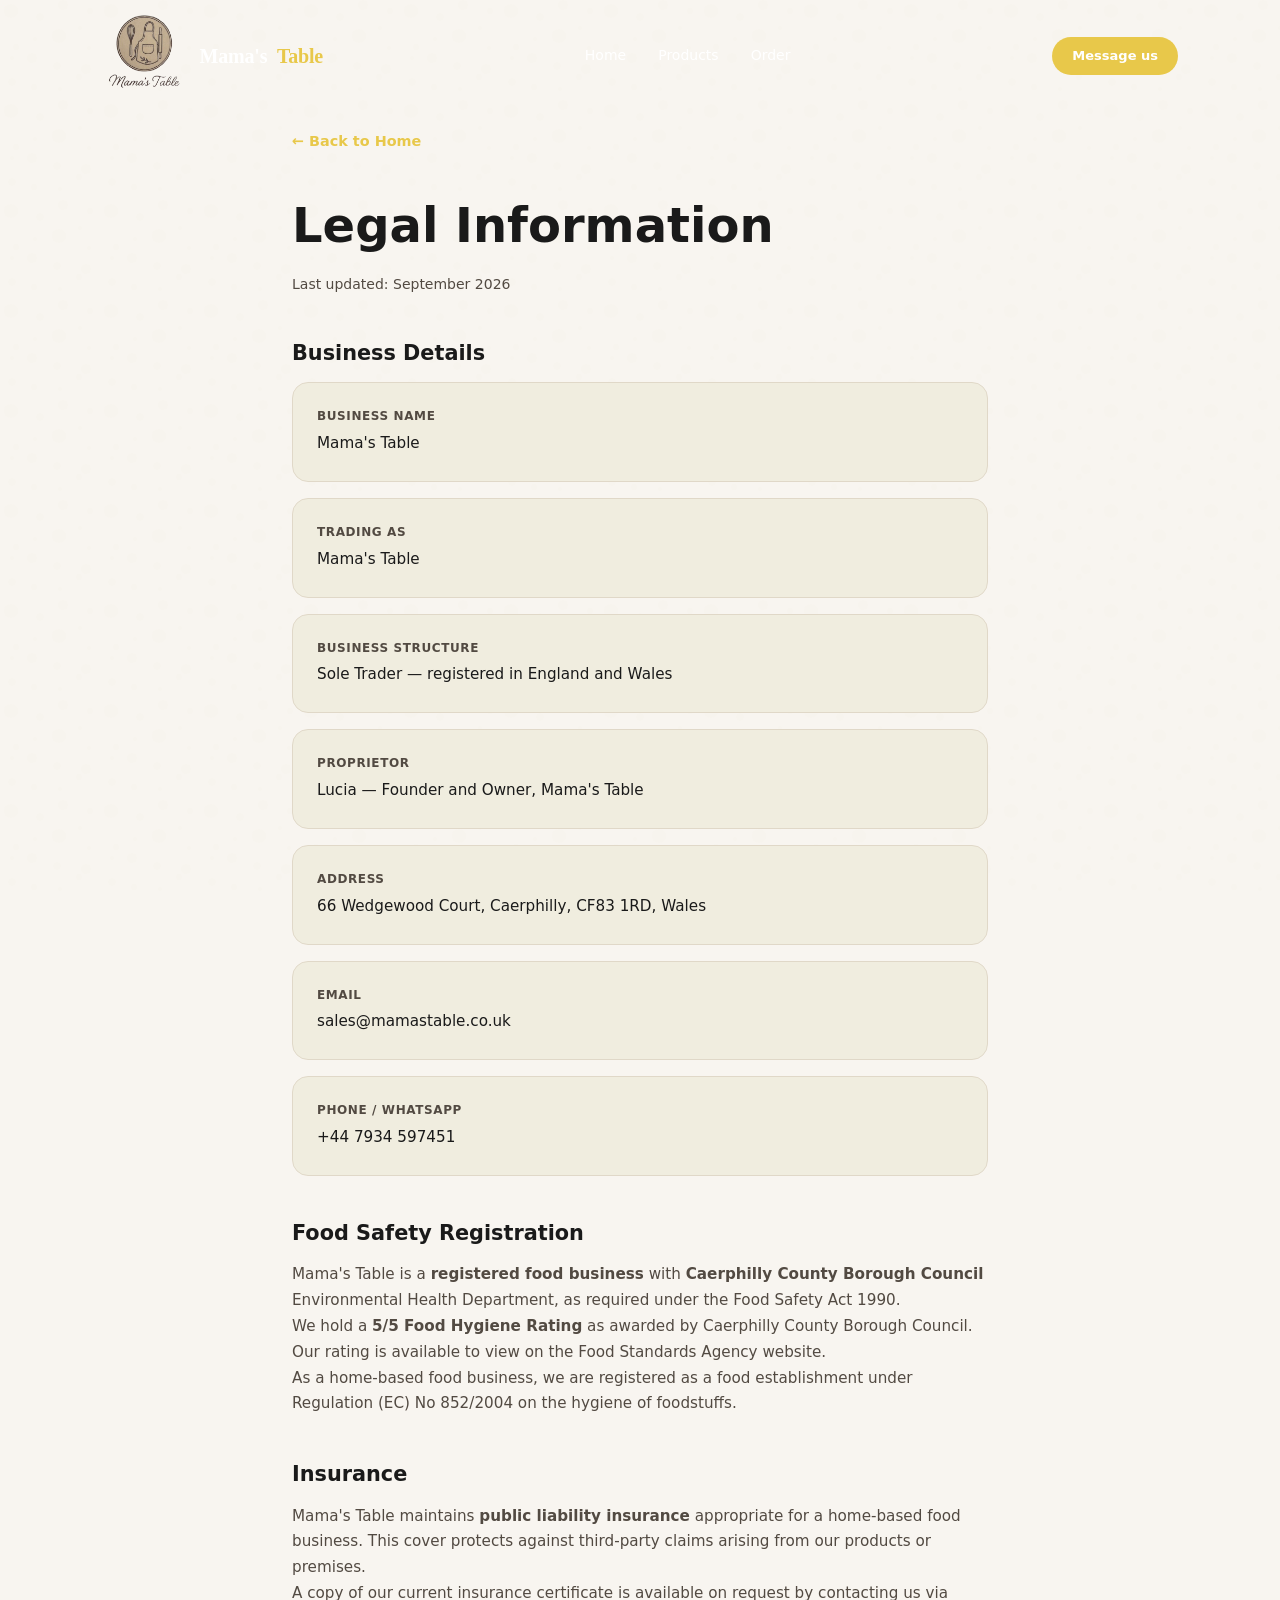
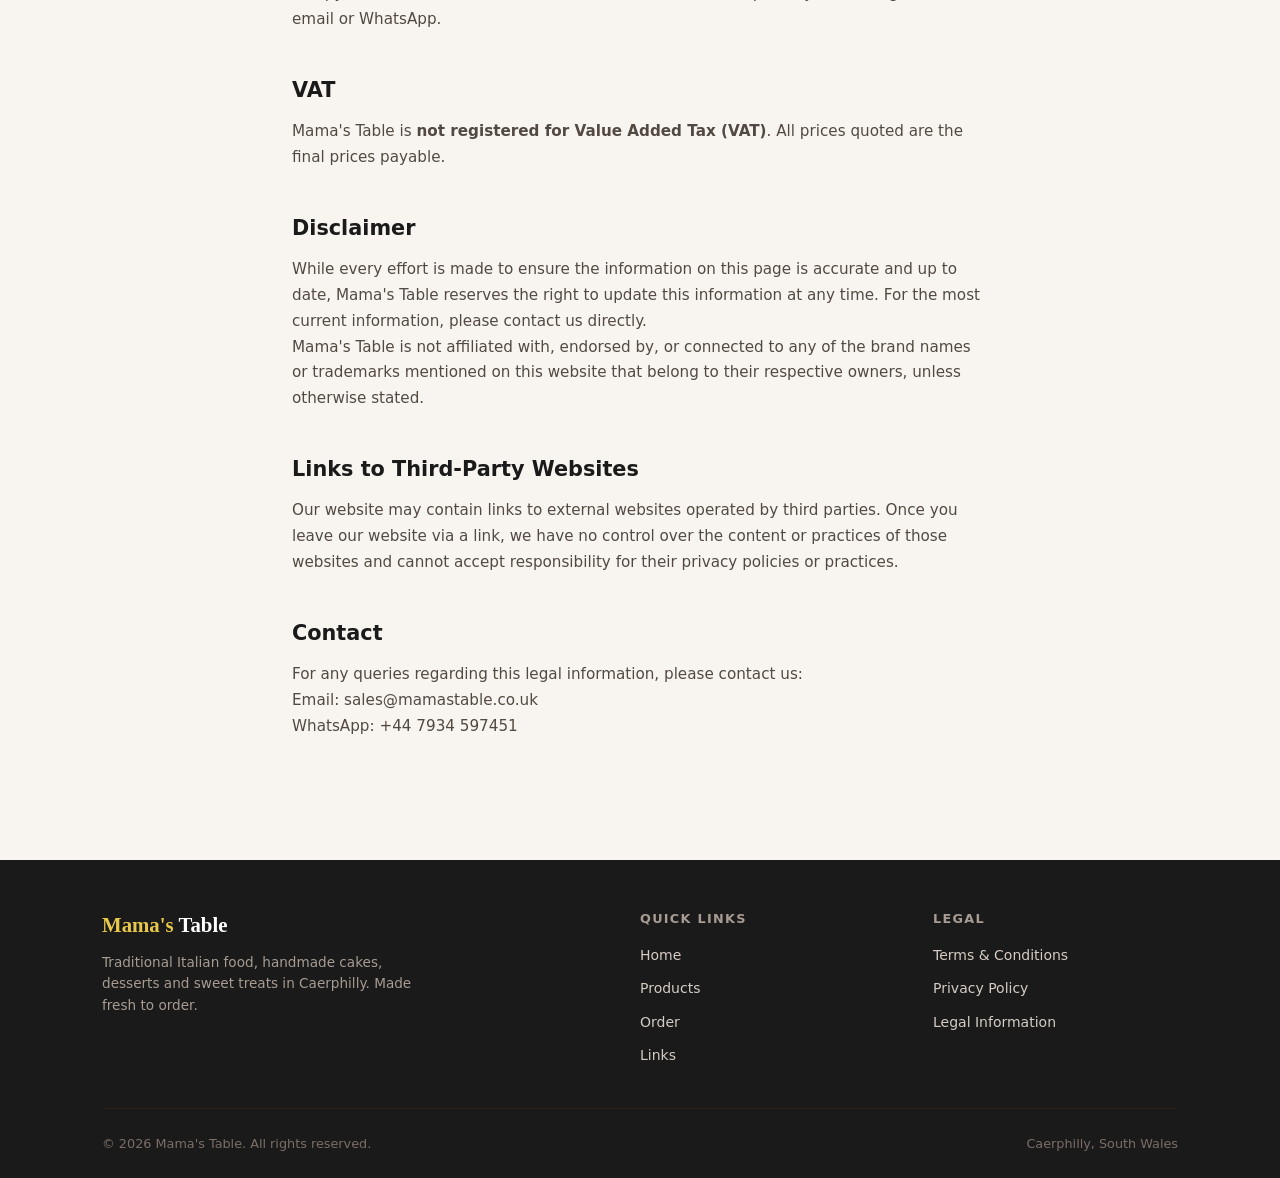
==== commit 5c15ed3a: "Mobile nav: hamburger/close icon swap, slide-in animation, staggered links" ====
--- a/legal.html
+++ b/legal.html
@@ -46,7 +46,8 @@
     </div>
     <a href="https://api.whatsapp.com/send?phone=447934597451" target="_blank" class="nav-cta">Message us</a>
     <button class="nav-toggle" aria-label="Toggle menu" aria-expanded="false">
-      <svg width="24" height="24" viewBox="0 0 24 24" fill="none" stroke="currentColor" stroke-width="2" stroke-linecap="round"><line x1="4" y1="7" x2="20" y2="7"/><line x1="4" y1="12" x2="20" y2="12"/><line x1="4" y1="17" x2="20" y2="17"/></svg>
+      <svg class="icon-hamburger" width="24" height="24" viewBox="0 0 24 24" fill="none" stroke="currentColor" stroke-width="2" stroke-linecap="round"><line x1="4" y1="7" x2="20" y2="7"/><line x1="4" y1="12" x2="20" y2="12"/><line x1="4" y1="17" x2="20" y2="17"/></svg>
+      <svg class="icon-close" width="24" height="24" viewBox="0 0 24 24" fill="none" stroke="currentColor" stroke-width="2.5" stroke-linecap="round"><line x1="6" y1="6" x2="18" y2="18"/><line x1="18" y1="6" x2="6" y2="18"/></svg>
     </button>
   </div>
 </nav>
--- a/css/style.css
+++ b/css/style.css
@@ -484,12 +484,44 @@
     display:flex;flex-direction:column;
     position:fixed;top:60px;left:0;right:0;bottom:0;
     background:rgba(10,10,10,.97);backdrop-filter:blur(12px);
-    padding:1.5rem 2rem;gap:1.25rem;
+    padding:1.5rem 2rem 2rem;
     align-items:flex-start;
     z-index:200;overflow-y:auto;
+    transform:translateX(0);
+    animation:navSlideIn .3s cubic-bezier(.22,1,.36,1) both;
   }
+  @keyframes navSlideIn{
+    from{transform:translateX(100%);opacity:.6}
+    to{transform:translateX(0);opacity:1}
+  }
+  .nav-open .nav-links a{
+    font-size:1.05rem;
+    padding:.75rem 0;
+    border-bottom:1px solid rgba(255,255,255,.06);
+    width:100%;
+    opacity:0;
+    animation:navLinkIn .25s ease both;
+  }
+  .nav-open .nav-links a:nth-child(1){animation-delay:.05s}
+  .nav-open .nav-links a:nth-child(2){animation-delay:.1s}
+  .nav-open .nav-links a:nth-child(3){animation-delay:.15s}
+  .nav-open .nav-links a:nth-child(4){animation-delay:.2s}
+  .nav-open .nav-links a:nth-child(5){animation-delay:.25s}
+  .nav-open .nav-links a:nth-child(6){animation-delay:.3s}
+  .nav-open .nav-links a:nth-child(7){animation-delay:.35s}
+  @keyframes navLinkIn{
+    from{opacity:0;transform:translateX(-8px)}
+    to{opacity:1;transform:translateX(0)}
+  }
+  .nav-open .nav-links a:last-child{border-bottom:none}
+  .nav-open .nav-links .nav-socials{display:flex;flex-direction:row;gap:.75rem;padding:1.25rem 0 0;opacity:0;animation:navLinkIn .25s ease .4s both}
   html.nav-open ~ .sticky-cta{display:none}
   .nav-open .nav-cta{display:inline-flex;margin-top:.5rem;margin-bottom:1.5rem}
+  .nav-open .nav-toggle{position:fixed;top:.875rem;right:1rem;z-index:9999;width:auto;height:auto}
+  /* Hamburger / close icon swap */
+  .nav-toggle .icon-close{display:none}
+  .nav-open .nav-toggle .icon-hamburger{display:none}
+  .nav-open .nav-toggle .icon-close{display:block}
   .about-grid{grid-template-columns:1fr}
   .about-image img{aspect-ratio:16/9;max-height:400px}
   .contact-grid{grid-template-columns:1fr}
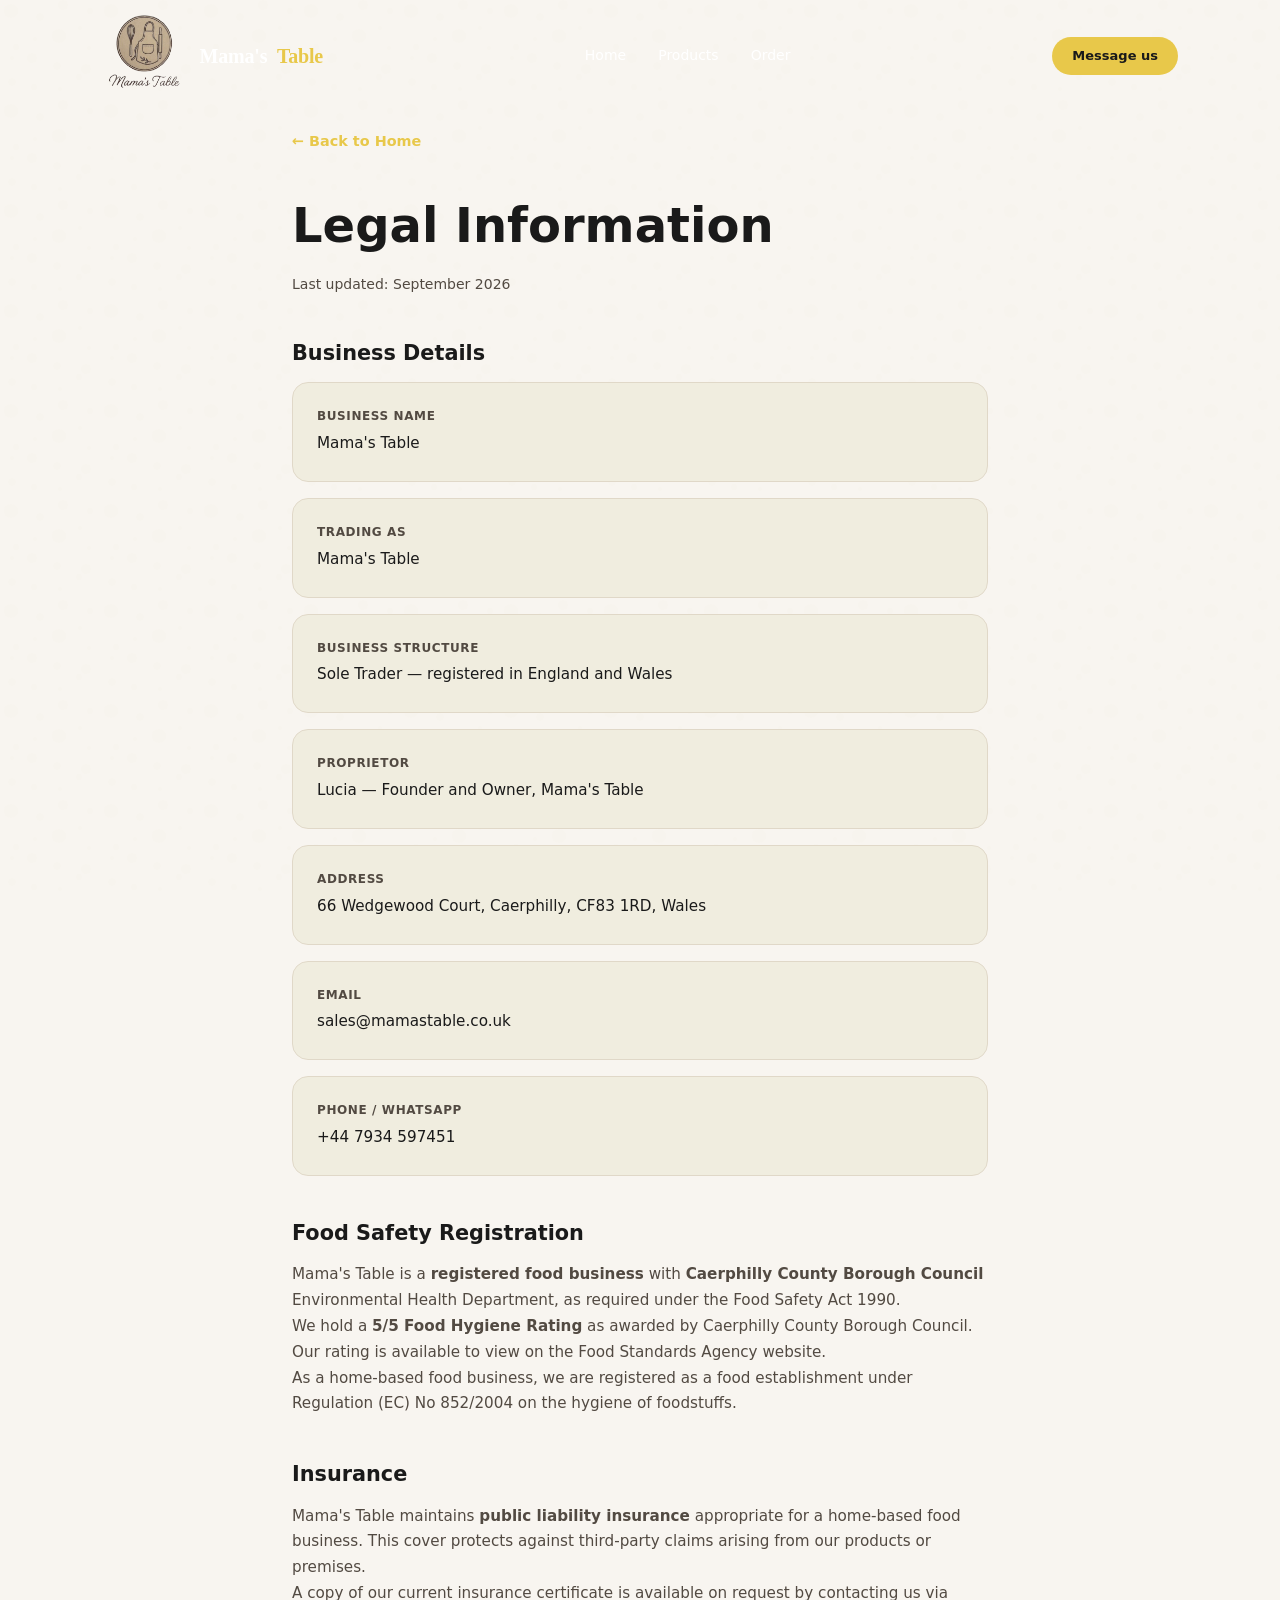
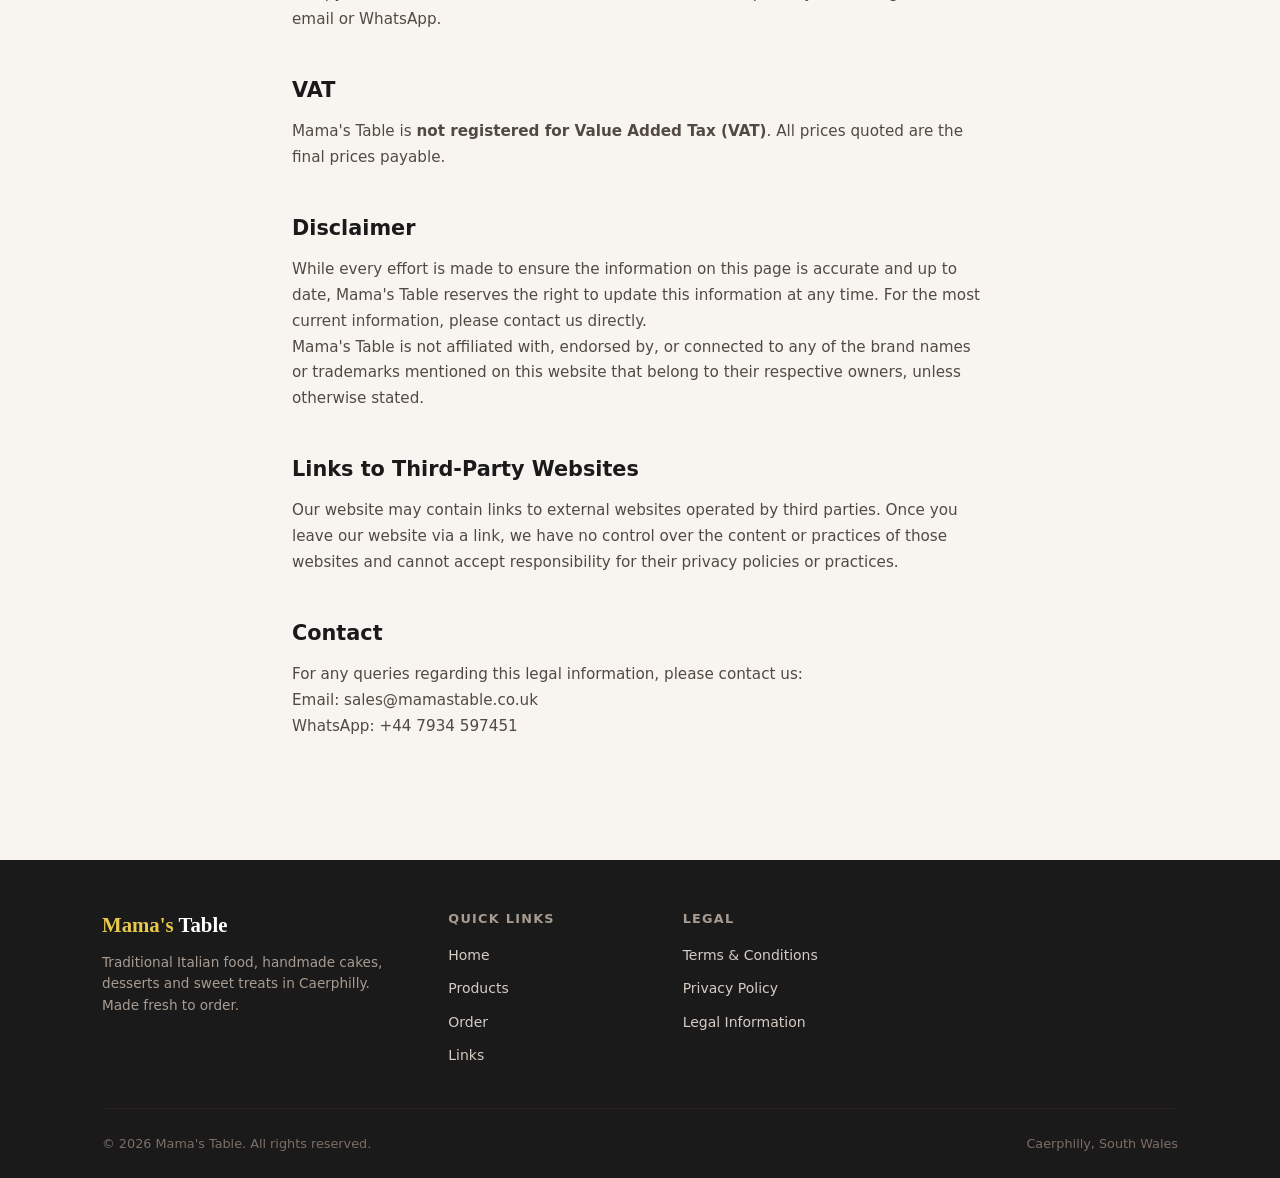
==== commit 6cf7d10b: "Give hero room below the Christmas bar on desktop Co-Authored-By: Claude Opus 5.5 <noreply@anthropic" ====
--- a/legal.html
+++ b/legal.html
@@ -2,12 +2,12 @@
 <html lang="en">
 <head>
 <meta charset="UTF-8">
-<meta name="viewport" content="width=device-width, initial-scale=1.0">
+<meta name="viewport" content="width=device-width, initial-scale=1.0, viewport-fit=cover">
 <title>Legal Information | Mama's Table | Home Baking, Caerphilly</title>
 <meta name="description" content="Legal information for Mama's Table — sole trader business details, food safety registration, and insurance information.">
 <meta name="robots" content="noindex">
 <link rel="icon" type="image/png" href="img/logo.png">
-<link rel="stylesheet" href="css/style.css">
+<link rel="stylesheet" href="css/style.css?v=20261109b">
 <style>
 .legal-page { padding: 8rem 0 5rem; }
 .legal-page .container { max-width: 760px; }
@@ -45,9 +45,10 @@
       <a href="index.html#order">Order</a>
     </div>
     <a href="https://api.whatsapp.com/send?phone=447934597451" target="_blank" class="nav-cta">Message us</a>
-    <button class="nav-toggle" aria-label="Toggle menu" aria-expanded="false">
-      <svg class="icon-hamburger" width="24" height="24" viewBox="0 0 24 24" fill="none" stroke="currentColor" stroke-width="2" stroke-linecap="round"><line x1="4" y1="7" x2="20" y2="7"/><line x1="4" y1="12" x2="20" y2="12"/><line x1="4" y1="17" x2="20" y2="17"/></svg>
-      <svg class="icon-close" width="24" height="24" viewBox="0 0 24 24" fill="none" stroke="currentColor" stroke-width="2.5" stroke-linecap="round"><line x1="6" y1="6" x2="18" y2="18"/><line x1="18" y1="6" x2="6" y2="18"/></svg>
+    <button class="nav-burger" aria-label="Toggle menu" aria-expanded="false">
+      <span></span>
+      <span></span>
+      <span></span>
     </button>
   </div>
 </nav>
@@ -162,6 +163,6 @@
   </div>
 </footer>
 
-<script src="js/script.js"></script>
+<script src="js/script.js?v=20261109b"></script>
 </body>
 </html>
--- a/css/style.css
+++ b/css/style.css
@@ -66,7 +66,7 @@
 /* --- Navigation --- */
 nav{
   position:fixed;top:0;left:0;right:0;z-index:100;
-  padding:.75rem 0;
+  padding:calc(.75rem + env(safe-area-inset-top)) 0 .75rem;
   transition:background .3s,box-shadow .3s;
 }
 nav.scrolled{
@@ -98,15 +98,15 @@
 }
 .nav-links a:hover{color:rgba(255,255,255,0.75)}
 .nav-links a:hover::after{transform:scaleX(1)}
-.nav-toggle{display:none;background:none;border:none;color:var(--ink);cursor:pointer;padding:10px;min-width:44px;min-height:44px;box-sizing:border-box}
+.nav-burger{display:none;background:none;border:none;cursor:pointer;padding:4px;min-width:44px;min-height:44px;align-items:center;justify-content:center}
 .nav-cta{
   display:inline-flex;align-items:center;
   padding:.5rem 1.25rem;border-radius:50px;
-  background:var(--accent);color:var(--white);
+  background:var(--accent);color:var(--ink);
   font-size:.8125rem;font-weight:600;
   transition:background .25s,transform .25s;
 }
-.nav-cta:hover{background:var(--accent-hover);transform:translateY(-1px)}
+.nav-cta:hover{background:var(--accent-hover);color:var(--white);transform:translateY(-1px)}
 
 /* --- Hero --- */
 .hero{
@@ -135,10 +135,16 @@
 .hero-stats{justify-content:flex-start}
 .hero-actions{justify-content:flex-start}
 @media(max-width:900px){
-  .hero{min-height:100svh;padding-top:4.5rem;padding-bottom:2.5rem}
+  .hero{min-height:auto;align-items:flex-start;padding-top:calc(4.5rem + env(safe-area-inset-top));padding-bottom:2.5rem}
+  .hero-content > .rv{display:flex;flex-direction:column}
+  .hero h1{order:1}
+  .hero p{order:2}
+  .hero-actions{order:3}
+  .hero-badges{order:4}
+  .hero-stats{order:5}
 }
 @media(max-width:600px){
-  .hero{min-height:100svh;padding-top:4rem;padding-bottom:2rem}
+  .hero{min-height:auto;align-items:flex-start;padding-top:calc(4rem + env(safe-area-inset-top));padding-bottom:2rem}
 }
 .hero h1{
   font-family:var(--head);
@@ -167,9 +173,9 @@
   transition:all .3s;border:2px solid transparent;
 }
 .btn-primary{
-  background:var(--accent);color:var(--white);border-color:var(--accent);
-}
-.btn-primary:hover{background:var(--accent-hover);border-color:var(--accent-hover);transform:translateY(-2px);box-shadow:var(--shadow-lg)}
+  background:var(--accent);color:var(--ink);border-color:var(--accent);
+}
+.btn-primary:hover{background:var(--accent-hover);border-color:var(--accent-hover);color:var(--white);transform:translateY(-2px);box-shadow:var(--shadow-lg)}
 .btn-outline{
   background:var(--white);color:var(--ink);border-color:var(--border);
 }
@@ -219,7 +225,7 @@
   display:inline-block;
   font-size:.7rem;font-weight:600;text-transform:uppercase;
   letter-spacing:.12em;
-  color:var(--accent);
+  color:var(--accent-dark);
   margin-bottom:.6rem;
 }
 
@@ -258,7 +264,7 @@
 /* Sticky CTA */
 .sticky-cta:focus-visible{outline:2px solid var(--accent);outline-offset:2px;}
 /* Focus-visible for interactive elements */
-a:focus-visible, button:focus-visible, .nav-toggle:focus-visible, .sticky-cta:focus-visible{outline:2px solid var(--accent);outline-offset:2px;}
+a:focus-visible, button:focus-visible, .nav-burger:focus-visible, .sticky-cta:focus-visible{outline:2px solid var(--accent);outline-offset:2px;}
 
 /* Reduced motion overhaul */
 @media (prefers-reduced-motion: reduce){
@@ -274,16 +280,16 @@
   align-items:center;
   justify-content:center;
   background:var(--accent);
-  color:var(--white);
+  color:var(--ink);
   padding:.75rem 1.25rem;
   border-radius:50px;
   font-weight:600;
   font-size:.9rem;
   box-shadow:var(--shadow);
-  transition:background .3s, transform .2s;
+  transition:background .3s, transform .2s;min-height:44px;
   cursor:pointer;
 }
-.sticky-cta:hover{background:var(--accent-hover);transform:translateY(-2px);}
+.sticky-cta:hover{background:var(--accent-hover);color:var(--white);transform:translateY(-2px);}
 /* Form validation UI */
 .form-error{color:var(--error);font-size:.75rem;}
 input:invalid, textarea:invalid, select:invalid{border-color:var(--error);}
@@ -326,12 +332,6 @@
   transition:opacity .35s,transform .35s;
 }
 .gallery-item:hover .gallery-label{opacity:1;transform:translateY(0)}
-.gallery-item:nth-child(4),
-.gallery-item:nth-child(5){
-  aspect-ratio:auto;
-}
-.gallery-item:nth-child(4){grid-column:span 2}
-.gallery-item:nth-child(5){grid-column:span 2}
 
 /* --- Values --- */
 .values-grid{
@@ -377,7 +377,7 @@
   color:var(--accent);
 }
 .contact-detail .icon svg{width:18px;height:18px}
-.contact-detail a:hover{color:var(--accent)}
+.contact-detail a:hover{color:var(--accent-dark)}
 
 .collection-map{margin-top:.5rem;border-radius:var(--radius);overflow:hidden;box-shadow:0 2px 12px rgba(0,0,0,.08)}
 
@@ -394,7 +394,7 @@
 .form-group input,.form-group textarea,.form-group select{
   width:100%;padding:.7rem .9rem;border:1.5px solid var(--border);
   border-radius:var(--radius-sm);font-family:var(--body);
-  font-size:.9rem;color:var(--ink);background:var(--white);
+  font-size:1rem;color:var(--ink);background:var(--white);
   transition:border-color .25s;
 }
 .form-group input:focus,.form-group textarea:focus,.form-group select:focus{
@@ -404,11 +404,11 @@
 .form-error{display:block;font-size:.75rem;color:#c00;margin-top:4px;min-height:0}
 .btn-submit{
   width:100%;padding:.8rem;border-radius:50px;
-  background:var(--accent);color:var(--white);
+  background:var(--accent);color:var(--ink);
   border:2px solid var(--accent);font-size:.925rem;font-weight:600;
   cursor:pointer;transition:all .3s;
 }
-.btn-submit:hover{background:var(--accent-hover);border-color:var(--accent-hover);transform:translateY(-1px);box-shadow:var(--shadow-lg)}
+.btn-submit:hover{background:var(--accent-hover);color:var(--white);border-color:var(--accent-hover);transform:translateY(-1px);box-shadow:var(--shadow-lg)}
 
 /* --- CTA --- */
 .cta-block{
@@ -435,7 +435,7 @@
   padding:3rem 0 1.5rem;
 }
 .footer-grid{
-  display:grid;grid-template-columns:2fr 1fr 1fr;
+  display:grid;grid-template-columns:1.6fr 1fr 1fr 1.4fr;
   gap:clamp(2rem,4vw,3rem);
   margin-bottom:2rem;
 }
@@ -468,8 +468,6 @@
 /* 1024px */
 @media(max-width:1024px){
   .gallery-grid{grid-template-columns:repeat(2,1fr)}
-  .gallery-item:nth-child(4){grid-column:auto}
-  .gallery-item:nth-child(5){grid-column:auto}
   .values-grid{grid-template-columns:1fr}
 }
 
@@ -478,64 +476,48 @@
   #nav{background:rgba(10,10,10,.97);backdrop-filter:blur(12px);box-shadow:0 1px 0 rgba(255,255,255,.1);position:relative;z-index:300}
   .nav-links{display:none}
   .nav-cta{display:none}
-  .nav-toggle{display:block;position:relative;z-index:301;color:var(--white)}
-  html.nav-open,body.nav-open{overflow:hidden;height:100vh}
-  .nav-open .nav-links{
+  .nav-socials{display:none}
+  .nav-burger{display:flex;flex-direction:column;gap:5px;background:none;border:none;cursor:pointer;padding:4px;min-width:44px;min-height:44px;align-items:center;justify-content:center}
+  .nav-burger span{display:block;width:24px;height:2px;background:var(--white);border-radius:2px;transition:all .3s ease}
+  .nav-burger.is-open span:nth-child(1){transform:translateY(7px) rotate(45deg)}
+  .nav-burger.is-open span:nth-child(2){opacity:0}
+  .nav-burger.is-open span:nth-child(3){transform:translateY(-7px) rotate(-45deg)}
+  .nav-links.is-open{
     display:flex;flex-direction:column;
-    position:fixed;top:60px;left:0;right:0;bottom:0;
-    background:rgba(10,10,10,.97);backdrop-filter:blur(12px);
-    padding:1.5rem 2rem 2rem;
-    align-items:flex-start;
+    position:fixed;top:0;left:0;width:100vw;height:100vh;
+    justify-content:center;align-items:center;gap:2.5rem;
+    background:rgba(10,10,10,.97);
     z-index:200;overflow-y:auto;
-    transform:translateX(0);
-    animation:navSlideIn .3s cubic-bezier(.22,1,.36,1) both;
+    animation:navFadeIn .3s ease both;
   }
-  @keyframes navSlideIn{
-    from{transform:translateX(100%);opacity:.6}
-    to{transform:translateX(0);opacity:1}
-  }
-  .nav-open .nav-links a{
-    font-size:1.05rem;
-    padding:.75rem 0;
-    border-bottom:1px solid rgba(255,255,255,.06);
-    width:100%;
-    opacity:0;
-    animation:navLinkIn .25s ease both;
-  }
-  .nav-open .nav-links a:nth-child(1){animation-delay:.05s}
-  .nav-open .nav-links a:nth-child(2){animation-delay:.1s}
-  .nav-open .nav-links a:nth-child(3){animation-delay:.15s}
-  .nav-open .nav-links a:nth-child(4){animation-delay:.2s}
-  .nav-open .nav-links a:nth-child(5){animation-delay:.25s}
-  .nav-open .nav-links a:nth-child(6){animation-delay:.3s}
-  .nav-open .nav-links a:nth-child(7){animation-delay:.35s}
-  @keyframes navLinkIn{
-    from{opacity:0;transform:translateX(-8px)}
-    to{opacity:1;transform:translateX(0)}
-  }
-  .nav-open .nav-links a:last-child{border-bottom:none}
-  .nav-open .nav-links .nav-socials{display:flex;flex-direction:row;gap:.75rem;padding:1.25rem 0 0;opacity:0;animation:navLinkIn .25s ease .4s both}
+  @keyframes navFadeIn{from{opacity:0;transform:translateY(-10px)}to{opacity:1;transform:none}}
+  .nav-links.is-open a{font-size:1.3rem;color:var(--white);opacity:0;animation:navLinkIn .3s ease both}
+  .nav-links.is-open a:nth-child(1){animation-delay:.05s}
+  .nav-links.is-open a:nth-child(2){animation-delay:.1s}
+  .nav-links.is-open a:nth-child(3){animation-delay:.15s}
+  .nav-links.is-open a:nth-child(4){animation-delay:.2s}
+  .nav-links.is-open a:nth-child(5){animation-delay:.25s}
+  .nav-links.is-open a:nth-child(6){animation-delay:.3s}
+  .nav-links.is-open a:nth-child(7){animation-delay:.35s}
+  @keyframes navLinkIn{from{opacity:0;transform:translateY(8px)}to{opacity:1;transform:none}}
+  .nav-links.is-open ~ .nav-socials{flex-direction:row;gap:.75rem;padding-top:1rem;opacity:0;animation:navLinkIn .3s ease .4s both}
+  .nav-links.is-open .nav-cta{display:inline-flex;margin-top:.5rem}
+  .nav-links.is-open a::after{display:none}
   html.nav-open ~ .sticky-cta{display:none}
-  .nav-open .nav-cta{display:inline-flex;margin-top:.5rem;margin-bottom:1.5rem}
-  .nav-open .nav-toggle{position:fixed;top:.875rem;right:1rem;z-index:9999;width:auto;height:auto}
-  /* Hamburger / close icon swap */
-  .nav-toggle .icon-close{display:none}
-  .nav-open .nav-toggle .icon-hamburger{display:none}
-  .nav-open .nav-toggle .icon-close{display:block}
   .about-grid{grid-template-columns:1fr}
   .about-image img{aspect-ratio:16/9;max-height:400px}
   .contact-grid{grid-template-columns:1fr}
   .footer-grid{grid-template-columns:1fr 1fr}
-  .hero{min-height:100svh;padding-top:5rem;padding-bottom:3rem}
+  .hero{min-height:auto;align-items:flex-start;padding-top:calc(5rem + env(safe-area-inset-top));padding-bottom:3rem}
   .hero-stats{flex-direction:row;flex-wrap:wrap;gap:1.5rem;align-items:flex-start}
 }
 
 /* 600px */
 @media(max-width:600px){
   .gallery-grid{grid-template-columns:1fr;gap:.75rem}
-  .gallery-item{aspect-ratio:4/3}
+  .gallery-item{aspect-ratio:1/1}
   .values-grid{grid-template-columns:1fr}
-  .hero{min-height:100svh;padding-top:5rem;padding-bottom:2.5rem}
+  .hero{min-height:auto;align-items:flex-start;padding-top:calc(5rem + env(safe-area-inset-top));padding-bottom:2.5rem}
   .hero h1{font-size:clamp(1.9rem,8vw,3rem);color:#FAF6EF;margin-bottom:1rem}
   .hero p{font-size:.95rem;margin-bottom:1.25rem;color:#FAF6EF}
   .hero-badges{gap:.4rem;margin-bottom:1.25rem}
@@ -551,7 +533,7 @@
   .section-title h2{font-size:clamp(1.5rem,4vw,2rem)}
   .nav-logo img{width:96px;height:96px}
   #nav{position:relative;z-index:300}
-  .sticky-cta{bottom:1rem;right:1rem;padding:.65rem 1rem;font-size:.8rem;z-index:299}
+  .sticky-cta{bottom:1rem;right:1rem;padding:.7rem 1.1rem;font-size:.875rem;min-height:44px;z-index:299}
   .allergen-banner{flex-direction:column;text-align:center;gap:1rem}
   .allergen-banner h3{font-size:1.1rem}
   .events-socials{flex-direction:column;align-items:center;gap:1rem}
@@ -666,3 +648,200 @@
 }
 .nav-social-link:hover{color:var(--accent);background:var(--accent-light)}
 
+
+/* ============================================
+   Christmas promotion
+   ============================================ */
+:root{
+  --xmas-red:#8E1B2C;
+  --xmas-red-deep:#5E0F1B;
+  --xmas-green:#1F3D2B;
+  --xmas-gold:#D9B45A;
+  --accent-dark:#8a6508;
+}
+
+/* Announcement bar (sits at top of the fixed nav) */
+.xmas-bar{
+  display:block;
+  background:var(--xmas-red);
+  color:#FFF6E6;
+  text-align:center;
+  font-size:.85rem;font-weight:600;
+  padding:.5rem 1rem;
+  margin-top:calc(-.75rem - env(safe-area-inset-top));
+  padding-top:calc(.5rem + env(safe-area-inset-top));
+  margin-bottom:.6rem;
+  letter-spacing:.01em;
+  transition:background .25s;
+}
+.xmas-bar:hover{background:var(--xmas-red-deep)}
+.xmas-bar u{text-underline-offset:3px;text-decoration-color:var(--xmas-gold)}
+
+/* Highlighted nav link */
+.nav-links a.nav-xmas{color:var(--xmas-gold);font-weight:700}
+.nav-links a.nav-xmas:hover{color:#f1d58c}
+
+/* Hero pill */
+.hero-xmas-pill{
+  display:inline-flex;align-items:center;gap:.5rem;
+  background:var(--xmas-red);color:#FFF6E6;
+  border:1px solid rgba(217,180,90,.6);
+  padding:.4rem 1rem;border-radius:50px;
+  font-size:.85rem;font-weight:600;
+  margin-bottom:1.1rem;
+  box-shadow:0 4px 16px rgba(0,0,0,.25);
+  transition:transform .25s,background .25s;
+}
+.hero-xmas-pill:hover{background:var(--xmas-red-deep);transform:translateY(-1px)}
+.btn-xmas{background:var(--xmas-red);color:#FFF6E6;border-color:var(--xmas-red)}
+.btn-xmas:hover{background:var(--xmas-red-deep);border-color:var(--xmas-red-deep);transform:translateY(-2px);box-shadow:var(--shadow-lg)}
+
+/* Section */
+.xmas{
+  position:relative;
+  background:#FBF6EC;
+  padding:0 0 var(--section-pad);
+  overflow:hidden;
+  scroll-margin-top:9rem;
+}
+.xmas-head{
+  text-align:center;color:#FFF6E6;
+  position:relative;
+  padding:var(--section-pad) 0 clamp(2.5rem,5vw,3.5rem);
+  margin-bottom:clamp(.5rem,2vw,1rem);
+}
+.xmas-head::before{
+  content:'';position:absolute;z-index:-1;top:0;bottom:0;left:50%;width:100vw;transform:translateX(-50%);
+  background:
+    radial-gradient(ellipse 70% 60% at 50% 0%, rgba(217,180,90,.22), transparent 70%),
+    linear-gradient(180deg,var(--xmas-red-deep),var(--xmas-red));
+}
+.xmas .container{position:relative;z-index:0}
+.xmas-head .tag{color:var(--xmas-gold)}
+.xmas-head h2{
+  font-family:var(--head);
+  font-size:clamp(2rem,4.5vw,3.4rem);
+  font-weight:700;line-height:1.05;letter-spacing:-.015em;
+  margin-bottom:.6rem;text-wrap:balance;
+}
+.xmas-head p{max-width:560px;margin:0 auto;color:rgba(255,246,230,.88);font-size:1rem}
+.xmas-facts{display:flex;flex-wrap:wrap;justify-content:center;gap:.6rem;margin-top:1.25rem}
+.xmas-facts span{
+  font-size:.8rem;font-weight:600;
+  padding:.35rem .9rem;border-radius:50px;
+  background:rgba(255,246,230,.12);border:1px solid rgba(217,180,90,.45);color:#FFF6E6;
+}
+.xmas-jump{display:flex;justify-content:center;gap:.6rem;margin-top:1.5rem;flex-wrap:wrap}
+.xmas-jump a{
+  font-size:.875rem;font-weight:600;padding:.55rem 1.2rem;border-radius:50px;
+  background:#FFF6E6;color:var(--xmas-red);transition:transform .2s,background .2s;
+}
+.xmas-jump a:hover{transform:translateY(-1px);background:#fff}
+
+.xmas-group{margin-top:clamp(2rem,4vw,3rem);scroll-margin-top:6rem}
+.xmas-group-title{
+  display:flex;align-items:center;gap:1rem;
+  font-family:var(--head);font-size:clamp(1.4rem,2.6vw,1.9rem);
+  color:var(--xmas-green);margin-bottom:.35rem;
+}
+.xmas-group-title::after{content:'';flex:1;height:1px;background:linear-gradient(90deg,var(--xmas-gold),transparent)}
+.xmas-group-note{font-size:.9rem;color:var(--ink-muted);margin-bottom:1.25rem;font-style:italic}
+
+.xmas-grid{display:grid;grid-template-columns:repeat(3,1fr);gap:1.25rem}
+.xmas-card{
+  background:var(--white);
+  border:1px solid var(--border);
+  border-radius:var(--radius);
+  overflow:hidden;
+  display:flex;flex-direction:column;
+  box-shadow:var(--shadow);
+  transition:transform .3s,box-shadow .3s;
+}
+.xmas-card:hover{transform:translateY(-4px);box-shadow:var(--shadow-lg)}
+.xmas-media{position:relative;aspect-ratio:4/3;overflow:hidden;background:var(--xmas-green)}
+.xmas-media img{width:100%;height:100%;object-fit:cover;transition:transform .5s}
+.xmas-card:hover .xmas-media img{transform:scale(1.04)}
+.xmas-media--art{
+  display:flex;align-items:center;justify-content:center;
+  background:
+    radial-gradient(circle at 30% 25%, rgba(217,180,90,.25), transparent 45%),
+    linear-gradient(135deg,var(--xmas-green),#13281c);
+  color:var(--xmas-gold);
+}
+.xmas-media--art.red{background:radial-gradient(circle at 70% 25%, rgba(217,180,90,.25), transparent 45%),linear-gradient(135deg,var(--xmas-red),var(--xmas-red-deep))}
+.xmas-media--art svg{width:34%;height:auto;opacity:.9}
+.xmas-price{
+  position:absolute;top:.75rem;right:.75rem;
+  background:var(--xmas-red);color:#FFF6E6;
+  font-family:var(--head);font-weight:700;font-size:1.25rem;line-height:1;
+  padding:.45rem .75rem;border-radius:50px;
+  border:1.5px solid var(--xmas-gold);
+  box-shadow:0 4px 14px rgba(0,0,0,.25);
+}
+.xmas-price small{font-family:var(--body);font-size:.7rem;font-weight:600;opacity:.85}
+.xmas-body{padding:1.1rem 1.2rem 1.25rem;display:flex;flex-direction:column;gap:.35rem;flex:1}
+.xmas-body h4{font-family:var(--head);font-size:1.2rem;line-height:1.2;color:var(--xmas-red)}
+.xmas-size{font-size:.85rem;color:var(--ink-muted);font-weight:500}
+.xmas-opts{display:flex;flex-wrap:wrap;gap:.35rem;margin-top:.25rem}
+.xmas-opts span{
+  font-size:.72rem;font-weight:600;
+  padding:.2rem .6rem;border-radius:50px;
+  background:var(--accent-light);border:1px solid var(--border);color:var(--ink);
+}
+.xmas-order{
+  margin-top:auto;padding-top:.75rem;
+  display:inline-flex;align-items:center;gap:.4rem;
+  font-size:.85rem;font-weight:700;color:var(--xmas-green);
+}
+.xmas-order:hover{color:var(--xmas-red)}
+.xmas-order svg{width:16px;height:16px}
+
+.xmas-cta{
+  margin-top:clamp(2rem,4vw,3rem);
+  text-align:center;
+  background:var(--xmas-green);color:#FFF6E6;
+  border-radius:var(--radius);
+  padding:clamp(1.5rem,4vw,2.5rem);
+  border:1px solid rgba(217,180,90,.4);
+}
+.xmas-cta h3{font-family:var(--head);font-size:clamp(1.4rem,3vw,2rem);margin-bottom:.4rem}
+.xmas-cta p{color:rgba(255,246,230,.85);margin:0 auto 1.25rem;max-width:520px;font-size:.95rem}
+.xmas-cta .btn-row{display:flex;gap:.75rem;justify-content:center;flex-wrap:wrap}
+.xmas-cta .btn-outline{background:transparent;color:#FFF6E6;border-color:rgba(255,246,230,.5)}
+.xmas-cta .btn-outline:hover{background:rgba(255,246,230,.1);border-color:#FFF6E6}
+
+/* Products page Christmas banner */
+.xmas-banner{
+  display:flex;align-items:center;justify-content:space-between;gap:1.25rem;flex-wrap:wrap;
+  background:linear-gradient(135deg,var(--xmas-red),var(--xmas-red-deep));
+  color:#FFF6E6;border-radius:var(--radius);
+  padding:1.5rem 1.75rem;border:1px solid rgba(217,180,90,.5);
+  box-shadow:var(--shadow-lg);
+}
+.xmas-banner h2{font-family:var(--head);font-size:clamp(1.3rem,3vw,1.8rem);margin-bottom:.2rem}
+.xmas-banner p{color:rgba(255,246,230,.85);font-size:.9rem}
+.xmas-banner .btn{background:#FFF6E6;color:var(--xmas-red);border-color:#FFF6E6}
+.xmas-banner .btn:hover{background:#fff;transform:translateY(-2px)}
+
+@media(max-width:1024px){.xmas-grid{grid-template-columns:repeat(2,1fr)}}
+@media(max-width:900px){.xmas-bar{margin-top:calc(-.75rem - env(safe-area-inset-top))}}
+@media(max-width:600px){
+  .xmas-grid{grid-template-columns:1fr 1fr;gap:.75rem}
+  .xmas-body{padding:.8rem .85rem 1rem}
+  .xmas-body h4{font-size:1rem}
+  .xmas-size{font-size:.78rem}
+  .xmas-price{font-size:1rem;padding:.35rem .6rem;top:.5rem;right:.5rem}
+  .xmas-opts span{font-size:.66rem}
+  .xmas-order{font-size:.78rem}
+  .xmas-bar{font-size:.78rem}
+  .xmas-banner{flex-direction:column;align-items:flex-start}
+}
+@media(max-width:380px){.xmas-grid{grid-template-columns:1fr}}
+@media (prefers-reduced-motion: reduce){.xmas-card,.xmas-card:hover,.xmas-media img{transition:none;transform:none}}
+
+/* Social icons are hidden in the mobile header (they live in the burger menu/footer) */
+@media(max-width:900px){.nav-inner > .nav-socials{display:none}}
+@media(max-width:900px){.xmas{scroll-margin-top:0}.xmas-group{scroll-margin-top:1rem}}
+
+/* Room for the announcement bar + taller nav above hero content */
+@media(min-width:901px){.hero{padding-top:10rem}}
